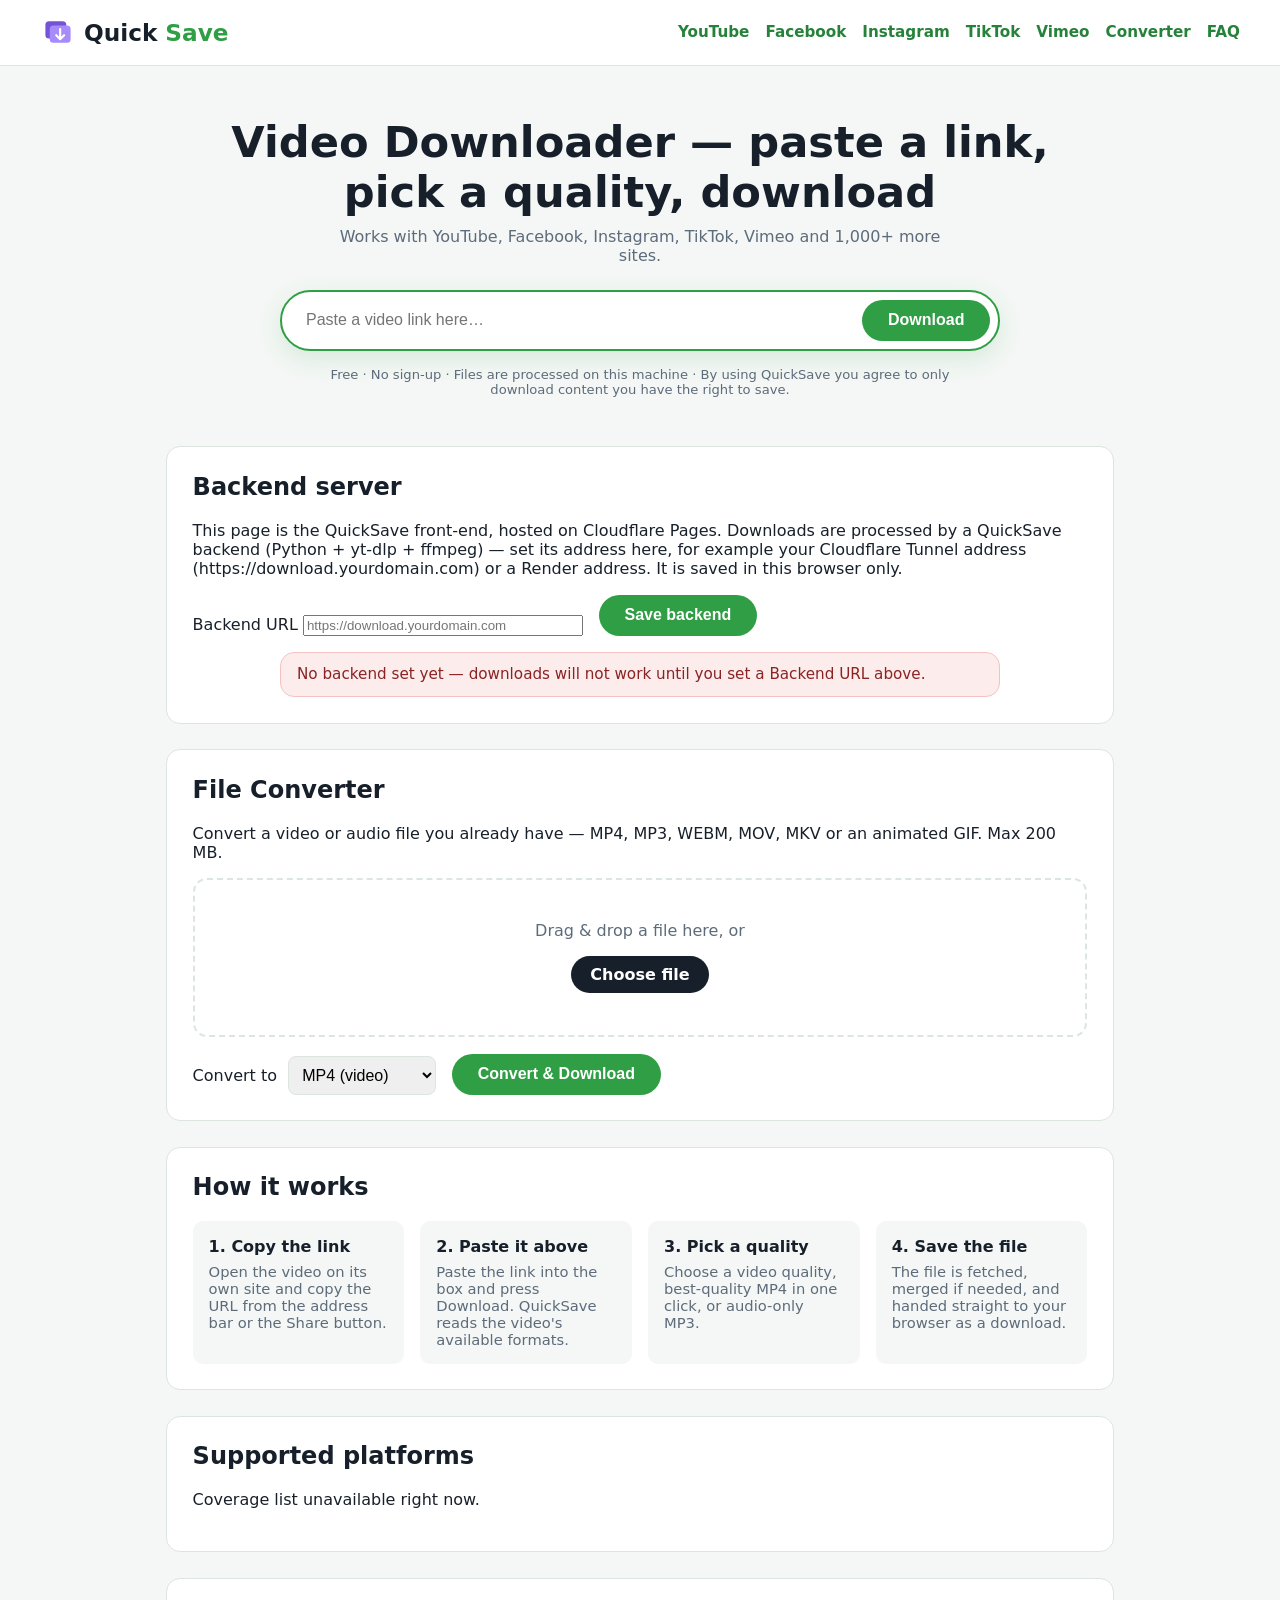
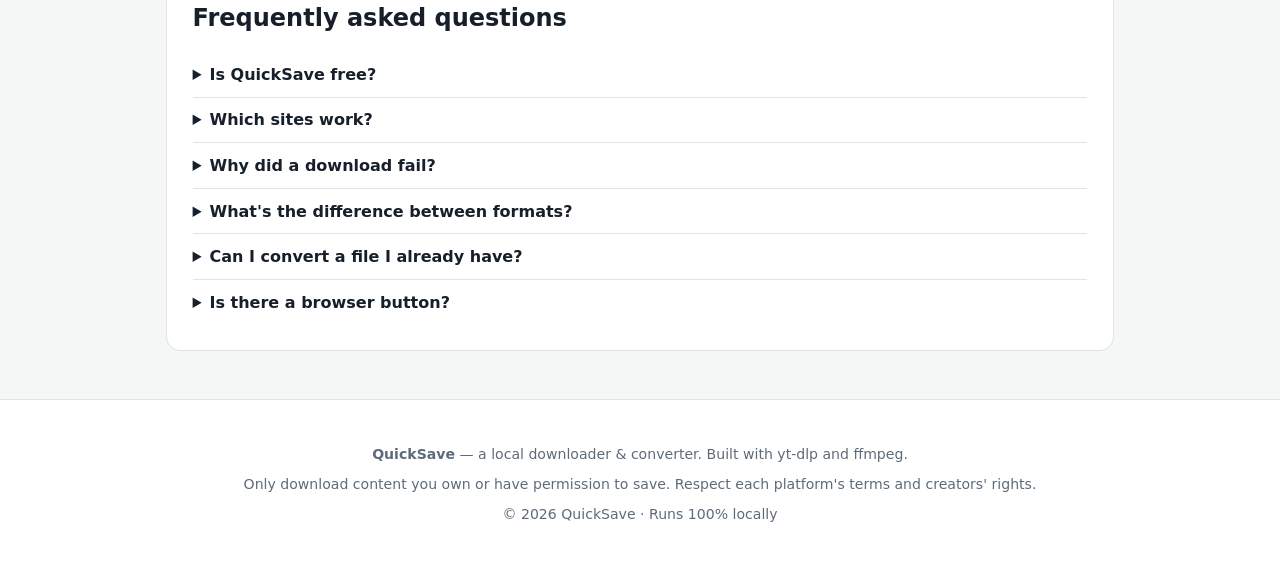
==== public/index.html @ b4b43aa8 "Cloudflare Pages front-end in public/ + CORS for cross-origin backend calls" ====
<!DOCTYPE html>
<html lang="en">
<head>
<meta charset="UTF-8">
<meta name="viewport" content="width=device-width, initial-scale=1.0">
<title>QuickSave — Video Video Downloader</title>
<meta name="description" content="QuickSave: paste a video link, pick a quality, download. Local, free, no sign-up.">
<link rel="stylesheet" href="style.css">
<link rel="icon" type="image/svg+xml" href="download.svg">
</head>
<body data-platform="youtube">

<header class="site-header">
  <a class="logo" href="/"><img class="logo-icon" src="download.svg" alt="QuickSave icon">Quick<span>Save</span></a>
  <nav>
    <a href="#" data-platform-link="youtube">YouTube</a>
    <a href="#" data-platform-link="facebook">Facebook</a>
    <a href="#" data-platform-link="instagram">Instagram</a>
    <a href="#" data-platform-link="tiktok">TikTok</a>
    <a href="#" data-platform-link="vimeo">Vimeo</a>
    <a href="#converter">Converter</a>
    <a href="#faq">FAQ</a>
  </nav>
</header>

<main>
  <section class="hero">
    <h1>Video Downloader — paste a link, pick a quality, download</h1>
    <p class="hint">Works with YouTube, Facebook, Instagram, TikTok, Vimeo and 1,000+ more sites.</p>
    <form id="resolve-form" class="fetch-box">
      <input type="url" id="url-input" placeholder="Paste a video link here…" autocomplete="off" spellcheck="false" required>
      <button type="submit" id="fetch-btn">Download</button>
    </form>
    <p class="micro">Free · No sign-up · Files are processed on this machine · By using QuickSave you agree to only download content you have the right to save.</p>
    <div id="status" class="status" hidden></div>
  </section>

  <section id="result" class="result" hidden>
    <div class="result-card">
      <img id="r-thumb" alt="Video thumbnail">
      <div class="result-meta">
        <h2 id="r-title"></h2>
        <p><span id="r-uploader"></span> · <span id="r-duration"></span> · via <span id="r-platform"></span></p>
        <div class="quick-actions">
          <button class="dl-btn best" data-format="best_mp4">⬇ Best quality MP4</button>
          <button class="dl-btn audio" data-format="mp3">🎵 Audio only (MP3)</button>
        </div>
      </div>
    </div>
    <h3>Video</h3>
    <div id="formats-video" class="format-grid"></div>
    <h3>Audio</h3>
    <div id="formats-audio" class="format-grid"></div>
  </section>


  <section id="backend" class="panel">
    <h2>Backend server</h2>
    <p>This page is the QuickSave front-end, hosted on Cloudflare Pages. Downloads are processed by a QuickSave backend (Python + yt-dlp + ffmpeg) — set its address here, for example your Cloudflare Tunnel address (https://download.yourdomain.com) or a Render address. It is saved in this browser only.</p>
    <div class="convert-row">
      <label>Backend URL <input type="url" id="api-base" placeholder="https://download.yourdomain.com" style="min-width:280px"></label>
      <button id="api-save" class="primary">Save backend</button>
    </div>
    <div id="api-status" class="status" hidden></div>
  </section>

  <section id="converter" class="panel">
    <h2>File Converter</h2>
    <p>Convert a video or audio file you already have — MP4, MP3, WEBM, MOV, MKV or an animated GIF. Max 200 MB.</p>
    <div id="drop-zone" class="drop-zone">
      <p>Drag &amp; drop a file here, or</p>
      <label class="file-pick">Choose file <input type="file" id="convert-file" hidden></label>
      <p id="convert-name" class="file-name"></p>
    </div>
    <div class="convert-row">
      <label>Convert to
        <select id="convert-target">
          <option value="mp3">MP3 (audio)</option>
          <option value="mp4" selected>MP4 (video)</option>
          <option value="webm">WEBM</option>
          <option value="mov">MOV</option>
          <option value="mkv">MKV</option>
          <option value="gif">GIF (animated)</option>
        </select>
      </label>
      <button id="convert-btn" class="primary">Convert &amp; Download</button>
    </div>
    <div id="convert-status" class="status" hidden></div>
  </section>

  <section class="panel">
    <h2>How it works</h2>
    <div class="steps">
      <div class="step"><strong>1. Copy the link</strong><p>Open the video on its own site and copy the URL from the address bar or the Share button.</p></div>
      <div class="step"><strong>2. Paste it above</strong><p>Paste the link into the box and press Download. QuickSave reads the video's available formats.</p></div>
      <div class="step"><strong>3. Pick a quality</strong><p>Choose a video quality, best-quality MP4 in one click, or audio-only MP3.</p></div>
      <div class="step"><strong>4. Save the file</strong><p>The file is fetched, merged if needed, and handed straight to your browser as a download.</p></div>
    </div>
  </section>

  <section class="panel">
    <h2>Supported platforms</h2>
    <p id="supported-note">Loading coverage…</p>
    <div id="supported-grid" class="chips"></div>
  </section>

  <section id="faq" class="panel">
    <h2>Frequently asked questions</h2>
    <details><summary>Is QuickSave free?</summary><p>Yes. It runs locally on this machine, so there are no accounts, quotas or watermarks.</p></details>
    <details><summary>Which sites work?</summary><p>Any site the underlying resolver supports — over a thousand extractors, including YouTube, Facebook, Instagram, TikTok, Vimeo, Dailymotion, Reddit and X. Some private or login-only posts cannot be fetched.</p></details>
    <details><summary>Why did a download fail?</summary><p>Sites sometimes rate-limit, region-lock or require sign-in cookies. If a link fails, try again later, or open the video in your browser first to check it is public.</p></details>
    <details><summary>What's the difference between formats?</summary><p>Higher resolutions look better but make bigger files. Video-only formats are merged with the best audio automatically; audio-only formats can be saved directly or converted to MP3.</p></details>
    <details><summary>Can I convert a file I already have?</summary><p>Yes — use the File Converter above. It handles MP4, MP3, WEBM, MOV, MKV and GIF, up to 200 MB.</p></details>
    <details><summary>Is there a browser button?</summary><p>Yes — the QuickSave Helper extension adds a Download button on video pages and opens QuickSave with the link already filled in. See the README for install steps.</p></details>
  </section>
</main>

<footer>
  <p><strong>QuickSave</strong> — a local downloader &amp; converter. Built with yt-dlp and ffmpeg.</p>
  <p>Only download content you own or have permission to save. Respect each platform's terms and creators' rights.</p>
  <p>© 2026 QuickSave · Runs 100% locally</p>
</footer>

<script src="app.js"></script>
</body>
</html>
---- public/style.css ----
:root{
  --green:#2f9e44; --green-dark:#26823a; --ink:#17202a; --muted:#5d6b7a;
  --bg:#f4f7f5; --card:#ffffff; --line:#dde5df; --radius:14px;
}
*{box-sizing:border-box}
body{margin:0;font-family:system-ui,-apple-system,"Segoe UI",Roboto,sans-serif;background:var(--bg);color:var(--ink)}
a{color:var(--green-dark);text-decoration:none}
a:hover{text-decoration:underline}

.site-header{display:flex;flex-wrap:wrap;gap:.6rem 1.5rem;align-items:center;justify-content:space-between;
  padding:.9rem clamp(1rem,4vw,2.5rem);background:var(--card);border-bottom:1px solid var(--line);position:sticky;top:0;z-index:10}
.logo{font-size:1.45rem;font-weight:800;color:var(--ink);display:flex;align-items:center;gap:.5rem}
.logo-icon{width:36px;height:36px}
.logo span{color:var(--green)}
.logo:hover{text-decoration:none}
.site-header nav{display:flex;flex-wrap:wrap;gap:1rem;font-weight:600;font-size:.95rem}

main{max-width:980px;margin:0 auto;padding:0 1rem 3rem}
.hero{text-align:center;padding:3rem 1rem 1.5rem}
.hero h1{font-size:clamp(1.8rem,4.5vw,2.7rem);margin:.2rem 0 .6rem}
.hint{color:var(--muted);max-width:640px;margin:0 auto 1.6rem}
.fetch-box{display:flex;gap:.5rem;max-width:720px;margin:0 auto;background:var(--card);
  padding:.5rem;border:2px solid var(--green);border-radius:999px;box-shadow:0 8px 24px rgba(47,158,68,.14)}
.fetch-box input{flex:1;border:0;outline:0;font-size:1rem;padding:.7rem 1rem;border-radius:999px;min-width:0}
.fetch-box button,.primary{background:var(--green);color:#fff;border:0;font-weight:700;font-size:1rem;
  padding:.7rem 1.6rem;border-radius:999px;cursor:pointer}
.fetch-box button:hover,.primary:hover{background:var(--green-dark)}
.fetch-box button:disabled,.primary:disabled{opacity:.55;cursor:wait}
.micro{color:var(--muted);font-size:.82rem;max-width:640px;margin:1rem auto 0}
.status{max-width:720px;margin:1rem auto 0;padding:.8rem 1rem;border-radius:var(--radius);background:#e7f6ec;border:1px solid #bfe6cc;font-size:.95rem}
.status.error{background:#fdecec;border-color:#f5c2c2;color:#8a2323}

.result{margin-top:1rem}
.result-card{display:flex;gap:1.1rem;background:var(--card);border:1px solid var(--line);border-radius:var(--radius);padding:1rem;flex-wrap:wrap}
.result-card img{width:280px;max-width:100%;border-radius:10px;object-fit:cover;aspect-ratio:16/9;background:#ddd}
.result-meta{flex:1;min-width:240px}
.result-meta h2{margin:.1rem 0 .4rem;font-size:1.2rem}
.result-meta p{color:var(--muted);margin:.2rem 0 1rem}
.quick-actions{display:flex;gap:.6rem;flex-wrap:wrap}
.dl-btn{border:1px solid var(--green);background:#eefaf1;color:var(--green-dark);font-weight:700;
  padding:.55rem 1rem;border-radius:999px;cursor:pointer;font-size:.92rem}
.dl-btn:hover{background:var(--green);color:#fff}
.dl-btn.small{padding:.45rem .8rem;font-size:.85rem}
.format-grid{display:flex;flex-wrap:wrap;gap:.5rem;margin:.4rem 0 1.2rem}

.panel{background:var(--card);border:1px solid var(--line);border-radius:var(--radius);padding:1.6rem;margin-top:1.6rem}
.panel h2{margin-top:0}
.steps{display:grid;grid-template-columns:repeat(auto-fit,minmax(190px,1fr));gap:1rem}
.step{background:var(--bg);border-radius:10px;padding:1rem}
.step p{color:var(--muted);font-size:.92rem;margin:.4rem 0 0}
.chips{display:flex;flex-wrap:wrap;gap:.45rem}
.chip{background:var(--bg);border:1px solid var(--line);border-radius:999px;padding:.3rem .8rem;font-size:.85rem;text-transform:capitalize}
details{border-top:1px solid var(--line);padding:.8rem 0}
details:first-of-type{border-top:0}
summary{font-weight:700;cursor:pointer}
details p{color:var(--muted);margin:.5rem 0 0}

.drop-zone{border:2px dashed var(--line);border-radius:var(--radius);padding:1.6rem;text-align:center;color:var(--muted)}
.drop-zone.drag{border-color:var(--green);background:#eefaf1}
.file-pick{display:inline-block;background:var(--ink);color:#fff;padding:.55rem 1.2rem;border-radius:999px;cursor:pointer;font-weight:700}
.file-name{font-weight:600;color:var(--ink)}
.convert-row{display:flex;flex-wrap:wrap;gap:1rem;align-items:end;margin-top:1.1rem}
.convert-row select{font-size:1rem;padding:.55rem;border-radius:8px;border:1px solid var(--line);margin-left:.4rem}

footer{text-align:center;color:var(--muted);font-size:.88rem;padding:2rem 1rem 2.5rem;border-top:1px solid var(--line);background:var(--card)}
@media (max-width:560px){ .fetch-box{flex-direction:column;border-radius:var(--radius)} .fetch-box button{width:100%} }
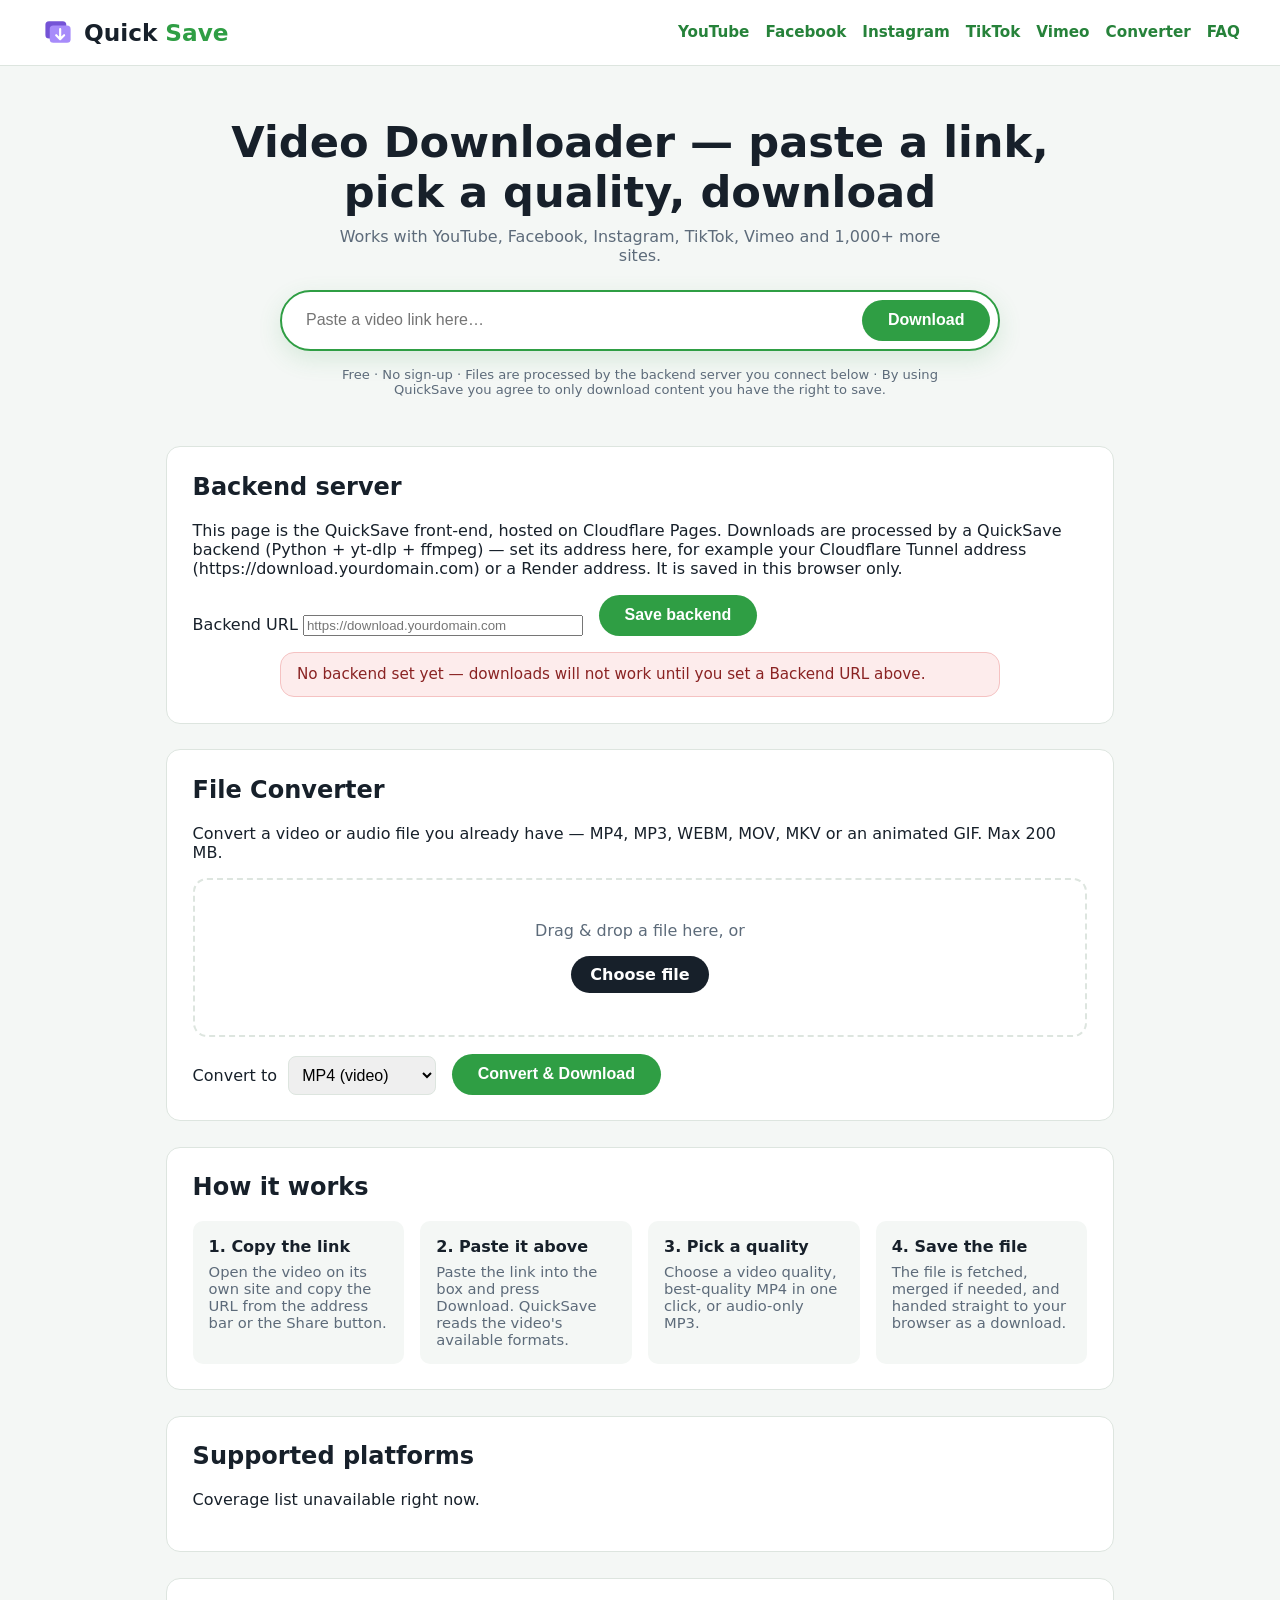
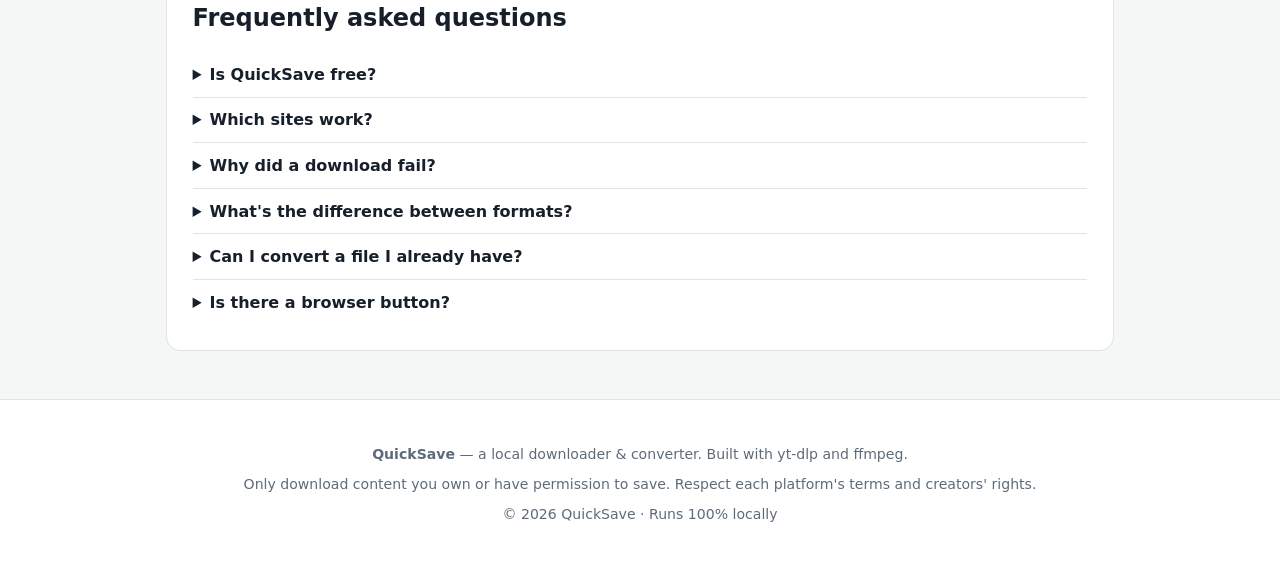
==== commit 39e9f854: "Pages: friendly no-backend errors + title fix" ====
--- a/public/index.html
+++ b/public/index.html
@@ -3,7 +3,7 @@
 <head>
 <meta charset="UTF-8">
 <meta name="viewport" content="width=device-width, initial-scale=1.0">
-<title>QuickSave — Video Video Downloader</title>
+<title>QuickSave — Video Downloader</title>
 <meta name="description" content="QuickSave: paste a video link, pick a quality, download. Local, free, no sign-up.">
 <link rel="stylesheet" href="style.css">
 <link rel="icon" type="image/svg+xml" href="download.svg">
@@ -31,7 +31,7 @@
       <input type="url" id="url-input" placeholder="Paste a video link here…" autocomplete="off" spellcheck="false" required>
       <button type="submit" id="fetch-btn">Download</button>
     </form>
-    <p class="micro">Free · No sign-up · Files are processed on this machine · By using QuickSave you agree to only download content you have the right to save.</p>
+    <p class="micro">Free · No sign-up · Files are processed by the backend server you connect below · By using QuickSave you agree to only download content you have the right to save.</p>
     <div id="status" class="status" hidden></div>
   </section>
 
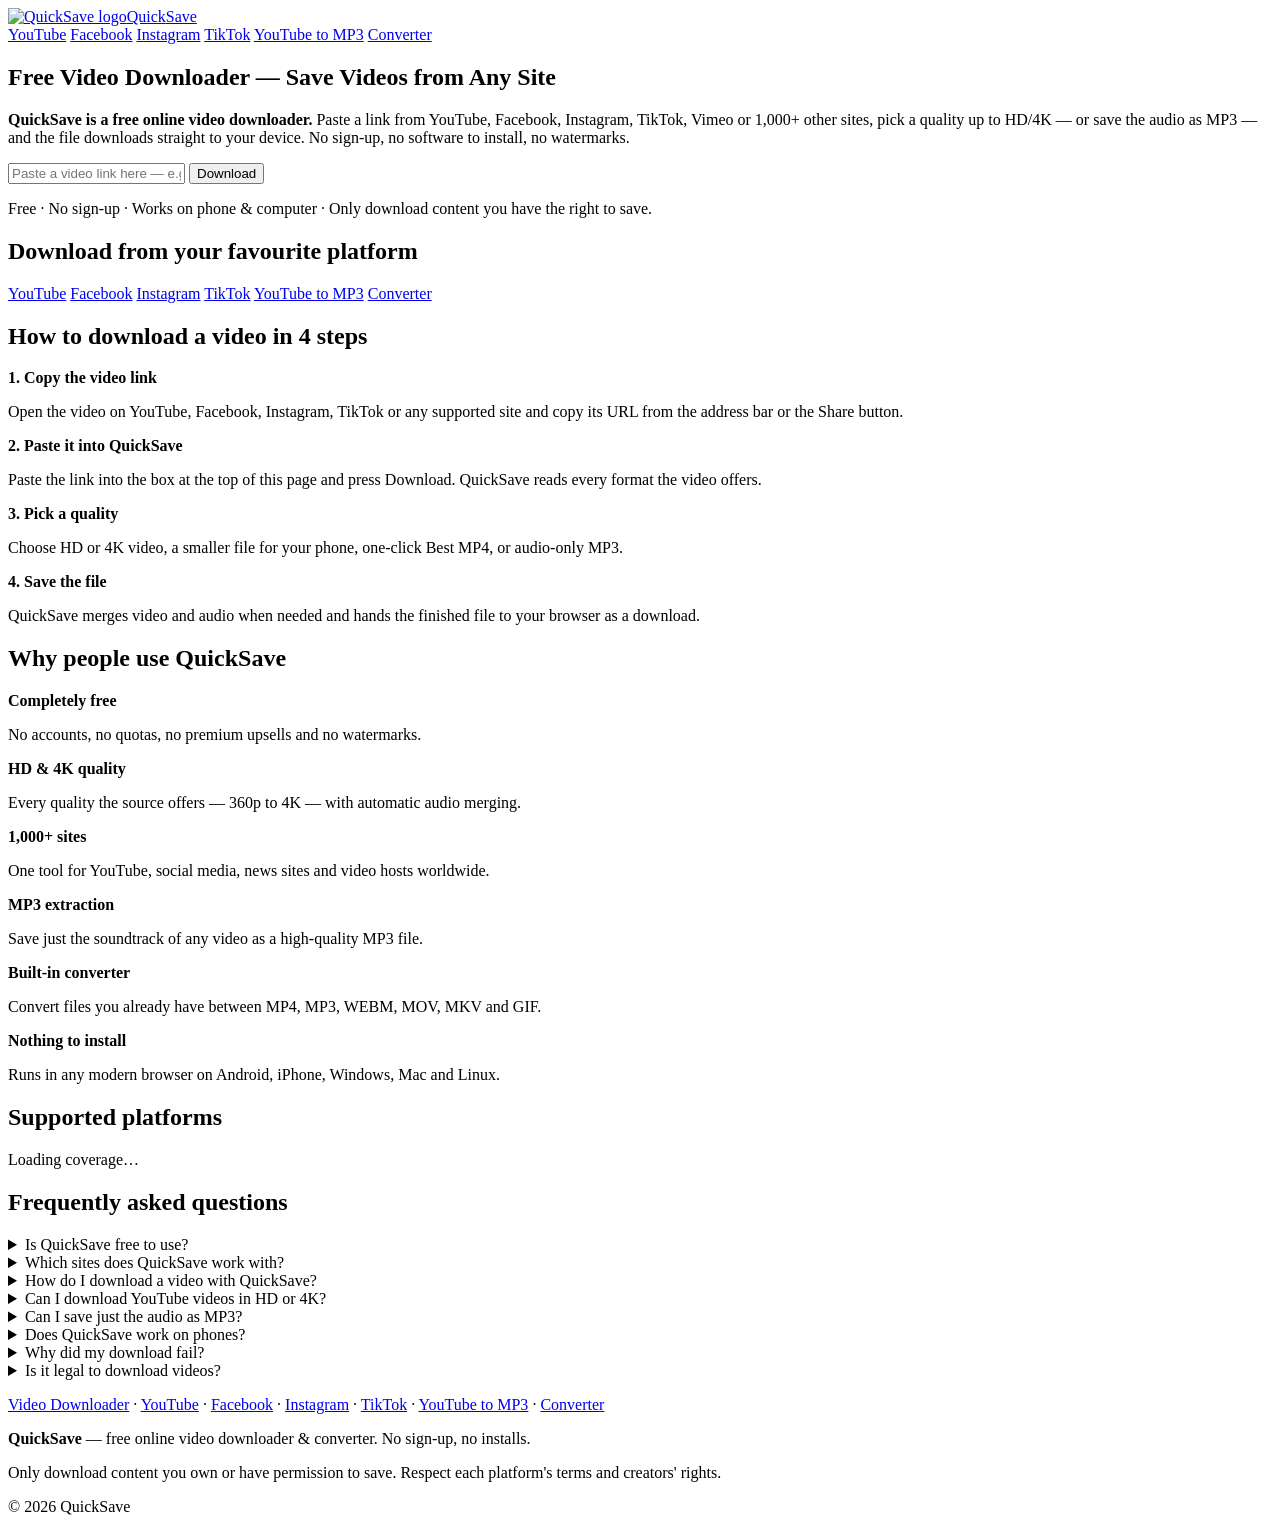
==== commit c432d1ab: "SEO overhaul: keyword landing pages per platform + YouTube-to-MP3 + converter pages, canonical/OG/JS" ====
--- a/public/index.html
+++ b/public/index.html
@@ -3,36 +3,140 @@
 <head>
 <meta charset="UTF-8">
 <meta name="viewport" content="width=device-width, initial-scale=1.0">
-<title>QuickSave — Video Downloader</title>
-<meta name="description" content="QuickSave: paste a video link, pick a quality, download. Local, free, no sign-up.">
-<link rel="stylesheet" href="style.css">
-<link rel="icon" type="image/svg+xml" href="download.svg">
+<title>QuickSave — Free Video Downloader Online (HD & 4K, No Sign-Up)</title>
+<meta name="description" content="Download videos free from YouTube, Facebook, Instagram, TikTok & 1,000+ sites. HD/4K MP4 or MP3, no sign-up, no watermark. Works on phone & PC.">
+<meta name="robots" content="index, follow">
+<link rel="canonical" href="https://quicksave.pages.dev/">
+<meta property="og:type" content="website">
+<meta property="og:site_name" content="QuickSave">
+<meta property="og:title" content="QuickSave — Free Video Downloader Online (HD & 4K, No Sign-Up)">
+<meta property="og:description" content="Download videos free from YouTube, Facebook, Instagram, TikTok & 1,000+ sites. HD/4K MP4 or MP3, no sign-up, no watermark. Works on phone & PC.">
+<meta property="og:url" content="https://quicksave.pages.dev/">
+<meta property="og:image" content="https://quicksave.pages.dev/download.svg">
+<meta name="twitter:card" content="summary">
+<meta name="twitter:title" content="QuickSave — Free Video Downloader Online (HD & 4K, No Sign-Up)">
+<meta name="twitter:description" content="Download videos free from YouTube, Facebook, Instagram, TikTok & 1,000+ sites. HD/4K MP4 or MP3, no sign-up, no watermark. Works on phone & PC.">
+<link rel="stylesheet" href="/style.css">
+<link rel="icon" type="image/svg+xml" href="/download.svg">
+<script type="application/ld+json">
+{
+ "@context": "https://schema.org",
+ "@graph": [
+  {
+   "@type": "WebApplication",
+   "name": "QuickSave \u2014 Free Video Downloader",
+   "url": "https://quicksave.pages.dev/",
+   "description": "Free online video downloader for YouTube, Facebook, Instagram, TikTok and 1,000+ sites.",
+   "applicationCategory": "MultimediaApplication",
+   "operatingSystem": "Any (web browser)",
+   "browserRequirements": "Requires JavaScript",
+   "offers": {
+    "@type": "Offer",
+    "price": "0",
+    "priceCurrency": "USD"
+   }
+  },
+  {
+   "@type": "WebSite",
+   "name": "QuickSave",
+   "url": "https://quicksave.pages.dev/"
+  },
+  {
+   "@type": "FAQPage",
+   "mainEntity": [
+    {
+     "@type": "Question",
+     "name": "Is QuickSave free to use?",
+     "acceptedAnswer": {
+      "@type": "Answer",
+      "text": "Yes. QuickSave is completely free \u2014 no accounts, no sign-up, no download quotas and no watermarks on saved videos."
+     }
+    },
+    {
+     "@type": "Question",
+     "name": "Which sites does QuickSave work with?",
+     "acceptedAnswer": {
+      "@type": "Answer",
+      "text": "QuickSave works with YouTube, Facebook, Instagram, TikTok, Vimeo, Dailymotion, Reddit, X (Twitter) and more than 1,000 other websites. If a site plays video in a browser, QuickSave can usually save it."
+     }
+    },
+    {
+     "@type": "Question",
+     "name": "How do I download a video with QuickSave?",
+     "acceptedAnswer": {
+      "@type": "Answer",
+      "text": "Copy the video's link, paste it into the box at the top of this page, press Download, then pick the quality you want. The file is prepared and saved straight to your device."
+     }
+    },
+    {
+     "@type": "Question",
+     "name": "Can I download YouTube videos in HD or 4K?",
+     "acceptedAnswer": {
+      "@type": "Answer",
+      "text": "Yes. QuickSave lists every quality the video offers \u2014 including 720p, 1080p, 1440p and 4K when available \u2014 and merges video and audio into a single MP4 automatically."
+     }
+    },
+    {
+     "@type": "Question",
+     "name": "Can I save just the audio as MP3?",
+     "acceptedAnswer": {
+      "@type": "Answer",
+      "text": "Yes. After pasting a link, choose \u201cAudio only (MP3)\u201d, or use the dedicated YouTube to MP3 page to extract audio from any supported video."
+     }
+    },
+    {
+     "@type": "Question",
+     "name": "Does QuickSave work on phones?",
+     "acceptedAnswer": {
+      "@type": "Answer",
+      "text": "Yes. QuickSave runs entirely in your browser, so it works on Android, iPhone, tablets and computers with nothing to install."
+     }
+    },
+    {
+     "@type": "Question",
+     "name": "Why did my download fail?",
+     "acceptedAnswer": {
+      "@type": "Answer",
+      "text": "Private, age-restricted or region-locked videos may not be downloadable, and sites occasionally rate-limit requests. Check that the video is public, then try again in a few minutes."
+     }
+    },
+    {
+     "@type": "Question",
+     "name": "Is it legal to download videos?",
+     "acceptedAnswer": {
+      "@type": "Answer",
+      "text": "Download only content you own, that is licensed for reuse, or that you have the creator's permission to save, and always respect the terms of the platform you download from."
+     }
+    }
+   ]
+  }
+ ]
+}
+</script>
 </head>
-<body data-platform="youtube">
-
+<body>
 <header class="site-header">
-  <a class="logo" href="/"><img class="logo-icon" src="download.svg" alt="QuickSave icon">Quick<span>Save</span></a>
+  <a class="logo" href="/"><img class="logo-icon" src="/download.svg" alt="QuickSave logo">Quick<span>Save</span></a>
   <nav>
-    <a href="#" data-platform-link="youtube">YouTube</a>
-    <a href="#" data-platform-link="facebook">Facebook</a>
-    <a href="#" data-platform-link="instagram">Instagram</a>
-    <a href="#" data-platform-link="tiktok">TikTok</a>
-    <a href="#" data-platform-link="vimeo">Vimeo</a>
-    <a href="#converter">Converter</a>
-    <a href="#faq">FAQ</a>
+    <a href="/youtube-video-downloader/">YouTube</a>
+    <a href="/facebook-video-downloader/">Facebook</a>
+    <a href="/instagram-video-downloader/">Instagram</a>
+    <a href="/tiktok-video-downloader/">TikTok</a>
+    <a href="/youtube-to-mp3/">YouTube to MP3</a>
+    <a href="/video-converter/">Converter</a>
   </nav>
 </header>
-
 <main>
+
   <section class="hero">
-    <h1>Video Downloader — paste a link, pick a quality, download</h1>
-    <p class="hint">Works with YouTube, Facebook, Instagram, TikTok, Vimeo and 1,000+ more sites.</p>
+    <h1>Free Video Downloader — Save Videos from Any Site</h1>
+    <p class="answer"><strong>QuickSave is a free online video downloader.</strong> Paste a link from YouTube, Facebook, Instagram, TikTok, Vimeo or 1,000+ other sites, pick a quality up to HD/4K — or save the audio as MP3 — and the file downloads straight to your device. No sign-up, no software to install, no watermarks.</p>
     <form id="resolve-form" class="fetch-box">
-      <input type="url" id="url-input" placeholder="Paste a video link here…" autocomplete="off" spellcheck="false" required>
+      <input type="url" id="url-input" placeholder="Paste a video link here — e.g. https://www.youtube.com/watch?v=…" autocomplete="off" spellcheck="false" required>
       <button type="submit" id="fetch-btn">Download</button>
     </form>
-    <p class="micro">Free · No sign-up · Files are processed by the backend server you connect below · By using QuickSave you agree to only download content you have the right to save.</p>
     <div id="status" class="status" hidden></div>
+    <p class="micro">Free · No sign-up · Works on phone &amp; computer · Only download content you have the right to save.</p>
   </section>
 
   <section id="result" class="result" hidden>
@@ -53,48 +157,37 @@
     <div id="formats-audio" class="format-grid"></div>
   </section>
 
-
-  <section id="backend" class="panel">
-    <h2>Backend server</h2>
-    <p>This page is the QuickSave front-end, hosted on Cloudflare Pages. Downloads are processed by a QuickSave backend (Python + yt-dlp + ffmpeg) — set its address here, for example your Cloudflare Tunnel address (https://download.yourdomain.com) or a Render address. It is saved in this browser only.</p>
-    <div class="convert-row">
-      <label>Backend URL <input type="url" id="api-base" placeholder="https://download.yourdomain.com" style="min-width:280px"></label>
-      <button id="api-save" class="primary">Save backend</button>
+  <section class="panel">
+    <h2>Download from your favourite platform</h2>
+    <div class="card-grid">
+      <a class="card-link" href="/youtube-video-downloader/">YouTube</a>
+      <a class="card-link" href="/facebook-video-downloader/">Facebook</a>
+      <a class="card-link" href="/instagram-video-downloader/">Instagram</a>
+      <a class="card-link" href="/tiktok-video-downloader/">TikTok</a>
+      <a class="card-link" href="/youtube-to-mp3/">YouTube to MP3</a>
+      <a class="card-link" href="/video-converter/">Converter</a>
     </div>
-    <div id="api-status" class="status" hidden></div>
-  </section>
-
-  <section id="converter" class="panel">
-    <h2>File Converter</h2>
-    <p>Convert a video or audio file you already have — MP4, MP3, WEBM, MOV, MKV or an animated GIF. Max 200 MB.</p>
-    <div id="drop-zone" class="drop-zone">
-      <p>Drag &amp; drop a file here, or</p>
-      <label class="file-pick">Choose file <input type="file" id="convert-file" hidden></label>
-      <p id="convert-name" class="file-name"></p>
-    </div>
-    <div class="convert-row">
-      <label>Convert to
-        <select id="convert-target">
-          <option value="mp3">MP3 (audio)</option>
-          <option value="mp4" selected>MP4 (video)</option>
-          <option value="webm">WEBM</option>
-          <option value="mov">MOV</option>
-          <option value="mkv">MKV</option>
-          <option value="gif">GIF (animated)</option>
-        </select>
-      </label>
-      <button id="convert-btn" class="primary">Convert &amp; Download</button>
-    </div>
-    <div id="convert-status" class="status" hidden></div>
-  </section>
-
-  <section class="panel">
-    <h2>How it works</h2>
+  </section>
+
+  <section class="panel">
+    <h2>How to download a video in 4 steps</h2>
     <div class="steps">
-      <div class="step"><strong>1. Copy the link</strong><p>Open the video on its own site and copy the URL from the address bar or the Share button.</p></div>
-      <div class="step"><strong>2. Paste it above</strong><p>Paste the link into the box and press Download. QuickSave reads the video's available formats.</p></div>
-      <div class="step"><strong>3. Pick a quality</strong><p>Choose a video quality, best-quality MP4 in one click, or audio-only MP3.</p></div>
-      <div class="step"><strong>4. Save the file</strong><p>The file is fetched, merged if needed, and handed straight to your browser as a download.</p></div>
+      <div class="step"><strong>1. Copy the video link</strong><p>Open the video on YouTube, Facebook, Instagram, TikTok or any supported site and copy its URL from the address bar or the Share button.</p></div>
+      <div class="step"><strong>2. Paste it into QuickSave</strong><p>Paste the link into the box at the top of this page and press Download. QuickSave reads every format the video offers.</p></div>
+      <div class="step"><strong>3. Pick a quality</strong><p>Choose HD or 4K video, a smaller file for your phone, one-click Best MP4, or audio-only MP3.</p></div>
+      <div class="step"><strong>4. Save the file</strong><p>QuickSave merges video and audio when needed and hands the finished file to your browser as a download.</p></div>
+      </div>
+  </section>
+
+  <section class="panel">
+    <h2>Why people use QuickSave</h2>
+    <div class="steps">
+      <div class="step"><strong>Completely free</strong><p>No accounts, no quotas, no premium upsells and no watermarks.</p></div>
+      <div class="step"><strong>HD &amp; 4K quality</strong><p>Every quality the source offers — 360p to 4K — with automatic audio merging.</p></div>
+      <div class="step"><strong>1,000+ sites</strong><p>One tool for YouTube, social media, news sites and video hosts worldwide.</p></div>
+      <div class="step"><strong>MP3 extraction</strong><p>Save just the soundtrack of any video as a high-quality MP3 file.</p></div>
+      <div class="step"><strong>Built-in converter</strong><p>Convert files you already have between MP4, MP3, WEBM, MOV, MKV and GIF.</p></div>
+      <div class="step"><strong>Nothing to install</strong><p>Runs in any modern browser on Android, iPhone, Windows, Mac and Linux.</p></div>
     </div>
   </section>
 
@@ -106,21 +199,22 @@
 
   <section id="faq" class="panel">
     <h2>Frequently asked questions</h2>
-    <details><summary>Is QuickSave free?</summary><p>Yes. It runs locally on this machine, so there are no accounts, quotas or watermarks.</p></details>
-    <details><summary>Which sites work?</summary><p>Any site the underlying resolver supports — over a thousand extractors, including YouTube, Facebook, Instagram, TikTok, Vimeo, Dailymotion, Reddit and X. Some private or login-only posts cannot be fetched.</p></details>
-    <details><summary>Why did a download fail?</summary><p>Sites sometimes rate-limit, region-lock or require sign-in cookies. If a link fails, try again later, or open the video in your browser first to check it is public.</p></details>
-    <details><summary>What's the difference between formats?</summary><p>Higher resolutions look better but make bigger files. Video-only formats are merged with the best audio automatically; audio-only formats can be saved directly or converted to MP3.</p></details>
-    <details><summary>Can I convert a file I already have?</summary><p>Yes — use the File Converter above. It handles MP4, MP3, WEBM, MOV, MKV and GIF, up to 200 MB.</p></details>
-    <details><summary>Is there a browser button?</summary><p>Yes — the QuickSave Helper extension adds a Download button on video pages and opens QuickSave with the link already filled in. See the README for install steps.</p></details>
+    <details><summary>Is QuickSave free to use?</summary><p>Yes. QuickSave is completely free — no accounts, no sign-up, no download quotas and no watermarks on saved videos.</p></details>
+    <details><summary>Which sites does QuickSave work with?</summary><p>QuickSave works with YouTube, Facebook, Instagram, TikTok, Vimeo, Dailymotion, Reddit, X (Twitter) and more than 1,000 other websites. If a site plays video in a browser, QuickSave can usually save it.</p></details>
+    <details><summary>How do I download a video with QuickSave?</summary><p>Copy the video's link, paste it into the box at the top of this page, press Download, then pick the quality you want. The file is prepared and saved straight to your device.</p></details>
+    <details><summary>Can I download YouTube videos in HD or 4K?</summary><p>Yes. QuickSave lists every quality the video offers — including 720p, 1080p, 1440p and 4K when available — and merges video and audio into a single MP4 automatically.</p></details>
+    <details><summary>Can I save just the audio as MP3?</summary><p>Yes. After pasting a link, choose “Audio only (MP3)”, or use the dedicated YouTube to MP3 page to extract audio from any supported video.</p></details>
+    <details><summary>Does QuickSave work on phones?</summary><p>Yes. QuickSave runs entirely in your browser, so it works on Android, iPhone, tablets and computers with nothing to install.</p></details>
+    <details><summary>Why did my download fail?</summary><p>Private, age-restricted or region-locked videos may not be downloadable, and sites occasionally rate-limit requests. Check that the video is public, then try again in a few minutes.</p></details>
+    <details><summary>Is it legal to download videos?</summary><p>Download only content you own, that is licensed for reuse, or that you have the creator's permission to save, and always respect the terms of the platform you download from.</p></details>
   </section>
 </main>
-
 <footer>
-  <p><strong>QuickSave</strong> — a local downloader &amp; converter. Built with yt-dlp and ffmpeg.</p>
+  <p><a href="/">Video Downloader</a> · <a href="/youtube-video-downloader/">YouTube</a> · <a href="/facebook-video-downloader/">Facebook</a> · <a href="/instagram-video-downloader/">Instagram</a> · <a href="/tiktok-video-downloader/">TikTok</a> · <a href="/youtube-to-mp3/">YouTube to MP3</a> · <a href="/video-converter/">Converter</a></p>
+  <p><strong>QuickSave</strong> — free online video downloader &amp; converter. No sign-up, no installs.</p>
   <p>Only download content you own or have permission to save. Respect each platform's terms and creators' rights.</p>
-  <p>© 2026 QuickSave · Runs 100% locally</p>
+  <p>© 2026 QuickSave</p>
 </footer>
-
-<script src="app.js"></script>
+<script src="/app.js"></script>
 </body>
 </html>
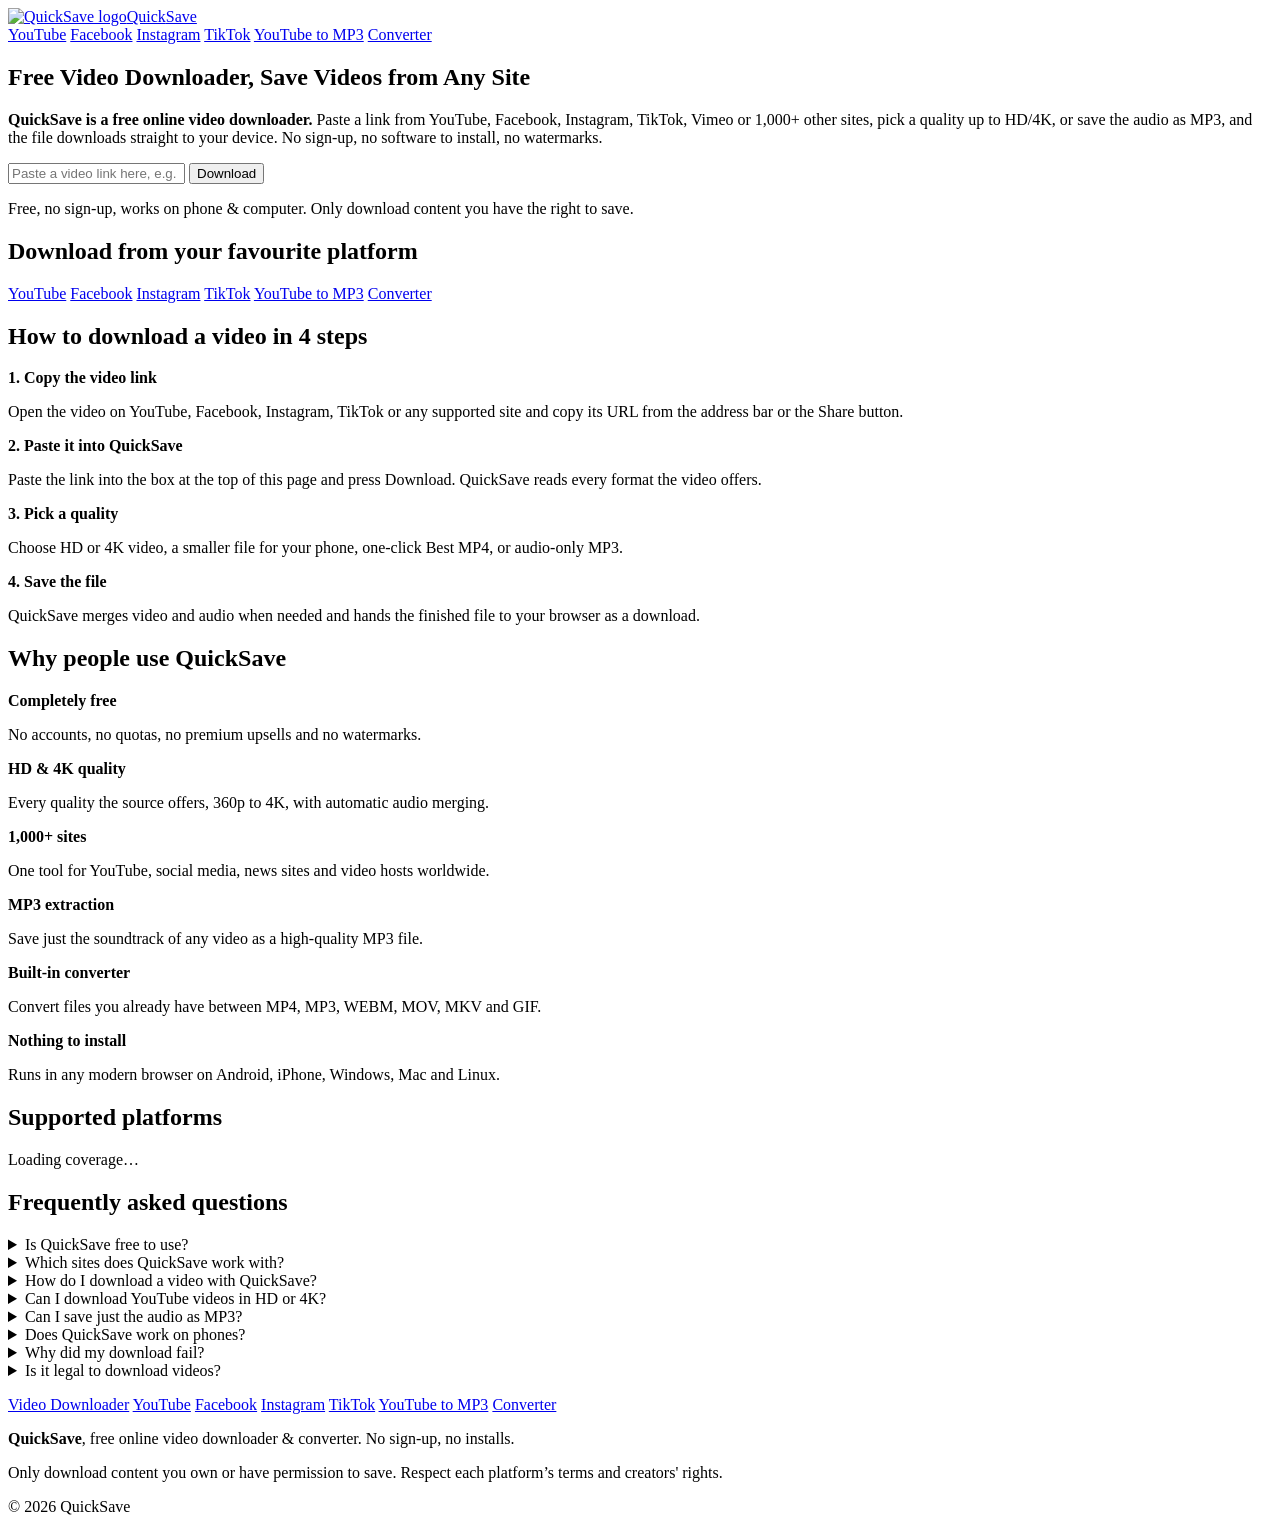
==== commit 746216e1: "Hallmark polish: focus-visible rings, overflow-x clip, full state styling, tokenized colours, higher" ====
--- a/public/index.html
+++ b/public/index.html
@@ -3,18 +3,18 @@
 <head>
 <meta charset="UTF-8">
 <meta name="viewport" content="width=device-width, initial-scale=1.0">
-<title>QuickSave — Free Video Downloader Online (HD & 4K, No Sign-Up)</title>
+<title>QuickSave, Free Video Downloader Online (HD & 4K, No Sign-Up)</title>
 <meta name="description" content="Download videos free from YouTube, Facebook, Instagram, TikTok & 1,000+ sites. HD/4K MP4 or MP3, no sign-up, no watermark. Works on phone & PC.">
 <meta name="robots" content="index, follow">
 <link rel="canonical" href="https://quicksave.pages.dev/">
 <meta property="og:type" content="website">
 <meta property="og:site_name" content="QuickSave">
-<meta property="og:title" content="QuickSave — Free Video Downloader Online (HD & 4K, No Sign-Up)">
+<meta property="og:title" content="QuickSave, Free Video Downloader Online (HD & 4K, No Sign-Up)">
 <meta property="og:description" content="Download videos free from YouTube, Facebook, Instagram, TikTok & 1,000+ sites. HD/4K MP4 or MP3, no sign-up, no watermark. Works on phone & PC.">
 <meta property="og:url" content="https://quicksave.pages.dev/">
 <meta property="og:image" content="https://quicksave.pages.dev/download.svg">
 <meta name="twitter:card" content="summary">
-<meta name="twitter:title" content="QuickSave — Free Video Downloader Online (HD & 4K, No Sign-Up)">
+<meta name="twitter:title" content="QuickSave, Free Video Downloader Online (HD & 4K, No Sign-Up)">
 <meta name="twitter:description" content="Download videos free from YouTube, Facebook, Instagram, TikTok & 1,000+ sites. HD/4K MP4 or MP3, no sign-up, no watermark. Works on phone & PC.">
 <link rel="stylesheet" href="/style.css">
 <link rel="icon" type="image/svg+xml" href="/download.svg">
@@ -24,7 +24,7 @@
  "@graph": [
   {
    "@type": "WebApplication",
-   "name": "QuickSave \u2014 Free Video Downloader",
+   "name": "QuickSave , Free Video Downloader",
    "url": "https://quicksave.pages.dev/",
    "description": "Free online video downloader for YouTube, Facebook, Instagram, TikTok and 1,000+ sites.",
    "applicationCategory": "MultimediaApplication",
@@ -49,7 +49,7 @@
      "name": "Is QuickSave free to use?",
      "acceptedAnswer": {
       "@type": "Answer",
-      "text": "Yes. QuickSave is completely free \u2014 no accounts, no sign-up, no download quotas and no watermarks on saved videos."
+      "text": "Yes. QuickSave is completely free , no accounts, no sign-up, no download quotas and no watermarks on saved videos."
      }
     },
     {
@@ -65,7 +65,7 @@
      "name": "How do I download a video with QuickSave?",
      "acceptedAnswer": {
       "@type": "Answer",
-      "text": "Copy the video's link, paste it into the box at the top of this page, press Download, then pick the quality you want. The file is prepared and saved straight to your device."
+      "text": "Copy the video’s link, paste it into the box at the top of this page, press Download, then pick the quality you want. The file is prepared and saved straight to your device."
      }
     },
     {
@@ -73,7 +73,7 @@
      "name": "Can I download YouTube videos in HD or 4K?",
      "acceptedAnswer": {
       "@type": "Answer",
-      "text": "Yes. QuickSave lists every quality the video offers \u2014 including 720p, 1080p, 1440p and 4K when available \u2014 and merges video and audio into a single MP4 automatically."
+      "text": "Yes. QuickSave lists every quality the video offers , including 720p, 1080p, 1440p and 4K when available , and merges video and audio into a single MP4 automatically."
      }
     },
     {
@@ -105,7 +105,7 @@
      "name": "Is it legal to download videos?",
      "acceptedAnswer": {
       "@type": "Answer",
-      "text": "Download only content you own, that is licensed for reuse, or that you have the creator's permission to save, and always respect the terms of the platform you download from."
+      "text": "Download only content you own, that is licensed for reuse, or that you have the creator’s permission to save, and always respect the terms of the platform you download from."
      }
     }
    ]
@@ -129,25 +129,25 @@
 <main>
 
   <section class="hero">
-    <h1>Free Video Downloader — Save Videos from Any Site</h1>
-    <p class="answer"><strong>QuickSave is a free online video downloader.</strong> Paste a link from YouTube, Facebook, Instagram, TikTok, Vimeo or 1,000+ other sites, pick a quality up to HD/4K — or save the audio as MP3 — and the file downloads straight to your device. No sign-up, no software to install, no watermarks.</p>
+    <h1>Free Video Downloader, Save Videos from Any Site</h1>
+    <p class="answer"><strong>QuickSave is a free online video downloader.</strong> Paste a link from YouTube, Facebook, Instagram, TikTok, Vimeo or 1,000+ other sites, pick a quality up to HD/4K, or save the audio as MP3, and the file downloads straight to your device. No sign-up, no software to install, no watermarks.</p>
     <form id="resolve-form" class="fetch-box">
-      <input type="url" id="url-input" placeholder="Paste a video link here — e.g. https://www.youtube.com/watch?v=…" autocomplete="off" spellcheck="false" required>
+      <input type="url" id="url-input" placeholder="Paste a video link here, e.g. https://www.youtube.com/watch?v=…" autocomplete="off" spellcheck="false" required>
       <button type="submit" id="fetch-btn">Download</button>
     </form>
     <div id="status" class="status" hidden></div>
-    <p class="micro">Free · No sign-up · Works on phone &amp; computer · Only download content you have the right to save.</p>
+    <p class="micro">Free, no sign-up, works on phone &amp; computer. Only download content you have the right to save.</p>
   </section>
 
   <section id="result" class="result" hidden>
     <div class="result-card">
-      <img id="r-thumb" alt="Video thumbnail">
+      <img id="r-thumb" src="/download.svg" alt="Video thumbnail" data-slot="video-thumbnail">
       <div class="result-meta">
         <h2 id="r-title"></h2>
-        <p><span id="r-uploader"></span> · <span id="r-duration"></span> · via <span id="r-platform"></span></p>
+        <p><span id="r-uploader"></span>, <span id="r-duration"></span>, via <span id="r-platform"></span></p>
         <div class="quick-actions">
-          <button class="dl-btn best" data-format="best_mp4">⬇ Best quality MP4</button>
-          <button class="dl-btn audio" data-format="mp3">🎵 Audio only (MP3)</button>
+          <button class="dl-btn best" data-format="best_mp4"><svg class="btn-ico" aria-hidden="true" viewBox="0 0 24 24" fill="none" stroke="currentColor" stroke-width="2.2" stroke-linecap="round" stroke-linejoin="round"><path d="M12 3v11m0 0 4-4m-4 4-4-4"/><path d="M4 17v2a2 2 0 0 0 2 2h12a2 2 0 0 0 2-2v-2"/></svg> Best quality MP4</button>
+          <button class="dl-btn audio" data-format="mp3"><svg class="btn-ico" aria-hidden="true" viewBox="0 0 24 24" fill="currentColor"><path d="M9 18.6A3.1 3.1 0 1 1 6.9 15.7V5.4c0-.4.27-.76.66-.86l9-2.3A1 1 0 0 1 17.8 3.2v12.4a3.1 3.1 0 1 1-2-2.87V6L9 7.7v10.9Z"/></svg> Audio only (MP3)</button>
         </div>
       </div>
     </div>
@@ -183,7 +183,7 @@
     <h2>Why people use QuickSave</h2>
     <div class="steps">
       <div class="step"><strong>Completely free</strong><p>No accounts, no quotas, no premium upsells and no watermarks.</p></div>
-      <div class="step"><strong>HD &amp; 4K quality</strong><p>Every quality the source offers — 360p to 4K — with automatic audio merging.</p></div>
+      <div class="step"><strong>HD &amp; 4K quality</strong><p>Every quality the source offers, 360p to 4K, with automatic audio merging.</p></div>
       <div class="step"><strong>1,000+ sites</strong><p>One tool for YouTube, social media, news sites and video hosts worldwide.</p></div>
       <div class="step"><strong>MP3 extraction</strong><p>Save just the soundtrack of any video as a high-quality MP3 file.</p></div>
       <div class="step"><strong>Built-in converter</strong><p>Convert files you already have between MP4, MP3, WEBM, MOV, MKV and GIF.</p></div>
@@ -199,20 +199,20 @@
 
   <section id="faq" class="panel">
     <h2>Frequently asked questions</h2>
-    <details><summary>Is QuickSave free to use?</summary><p>Yes. QuickSave is completely free — no accounts, no sign-up, no download quotas and no watermarks on saved videos.</p></details>
+    <details><summary>Is QuickSave free to use?</summary><p>Yes. QuickSave is completely free, no accounts, no sign-up, no download quotas and no watermarks on saved videos.</p></details>
     <details><summary>Which sites does QuickSave work with?</summary><p>QuickSave works with YouTube, Facebook, Instagram, TikTok, Vimeo, Dailymotion, Reddit, X (Twitter) and more than 1,000 other websites. If a site plays video in a browser, QuickSave can usually save it.</p></details>
-    <details><summary>How do I download a video with QuickSave?</summary><p>Copy the video's link, paste it into the box at the top of this page, press Download, then pick the quality you want. The file is prepared and saved straight to your device.</p></details>
-    <details><summary>Can I download YouTube videos in HD or 4K?</summary><p>Yes. QuickSave lists every quality the video offers — including 720p, 1080p, 1440p and 4K when available — and merges video and audio into a single MP4 automatically.</p></details>
+    <details><summary>How do I download a video with QuickSave?</summary><p>Copy the video’s link, paste it into the box at the top of this page, press Download, then pick the quality you want. The file is prepared and saved straight to your device.</p></details>
+    <details><summary>Can I download YouTube videos in HD or 4K?</summary><p>Yes. QuickSave lists every quality the video offers, including 720p, 1080p, 1440p and 4K when available, and merges video and audio into a single MP4 automatically.</p></details>
     <details><summary>Can I save just the audio as MP3?</summary><p>Yes. After pasting a link, choose “Audio only (MP3)”, or use the dedicated YouTube to MP3 page to extract audio from any supported video.</p></details>
     <details><summary>Does QuickSave work on phones?</summary><p>Yes. QuickSave runs entirely in your browser, so it works on Android, iPhone, tablets and computers with nothing to install.</p></details>
     <details><summary>Why did my download fail?</summary><p>Private, age-restricted or region-locked videos may not be downloadable, and sites occasionally rate-limit requests. Check that the video is public, then try again in a few minutes.</p></details>
-    <details><summary>Is it legal to download videos?</summary><p>Download only content you own, that is licensed for reuse, or that you have the creator's permission to save, and always respect the terms of the platform you download from.</p></details>
+    <details><summary>Is it legal to download videos?</summary><p>Download only content you own, that is licensed for reuse, or that you have the creator’s permission to save, and always respect the terms of the platform you download from.</p></details>
   </section>
 </main>
 <footer>
-  <p><a href="/">Video Downloader</a> · <a href="/youtube-video-downloader/">YouTube</a> · <a href="/facebook-video-downloader/">Facebook</a> · <a href="/instagram-video-downloader/">Instagram</a> · <a href="/tiktok-video-downloader/">TikTok</a> · <a href="/youtube-to-mp3/">YouTube to MP3</a> · <a href="/video-converter/">Converter</a></p>
-  <p><strong>QuickSave</strong> — free online video downloader &amp; converter. No sign-up, no installs.</p>
-  <p>Only download content you own or have permission to save. Respect each platform's terms and creators' rights.</p>
+  <p class="foot-nav"><a href="/">Video Downloader</a> <a href="/youtube-video-downloader/">YouTube</a> <a href="/facebook-video-downloader/">Facebook</a> <a href="/instagram-video-downloader/">Instagram</a> <a href="/tiktok-video-downloader/">TikTok</a> <a href="/youtube-to-mp3/">YouTube to MP3</a> <a href="/video-converter/">Converter</a></p>
+  <p><strong>QuickSave</strong>, free online video downloader &amp; converter. No sign-up, no installs.</p>
+  <p>Only download content you own or have permission to save. Respect each platform’s terms and creators' rights.</p>
   <p>© 2026 QuickSave</p>
 </footer>
 <script src="/app.js"></script>
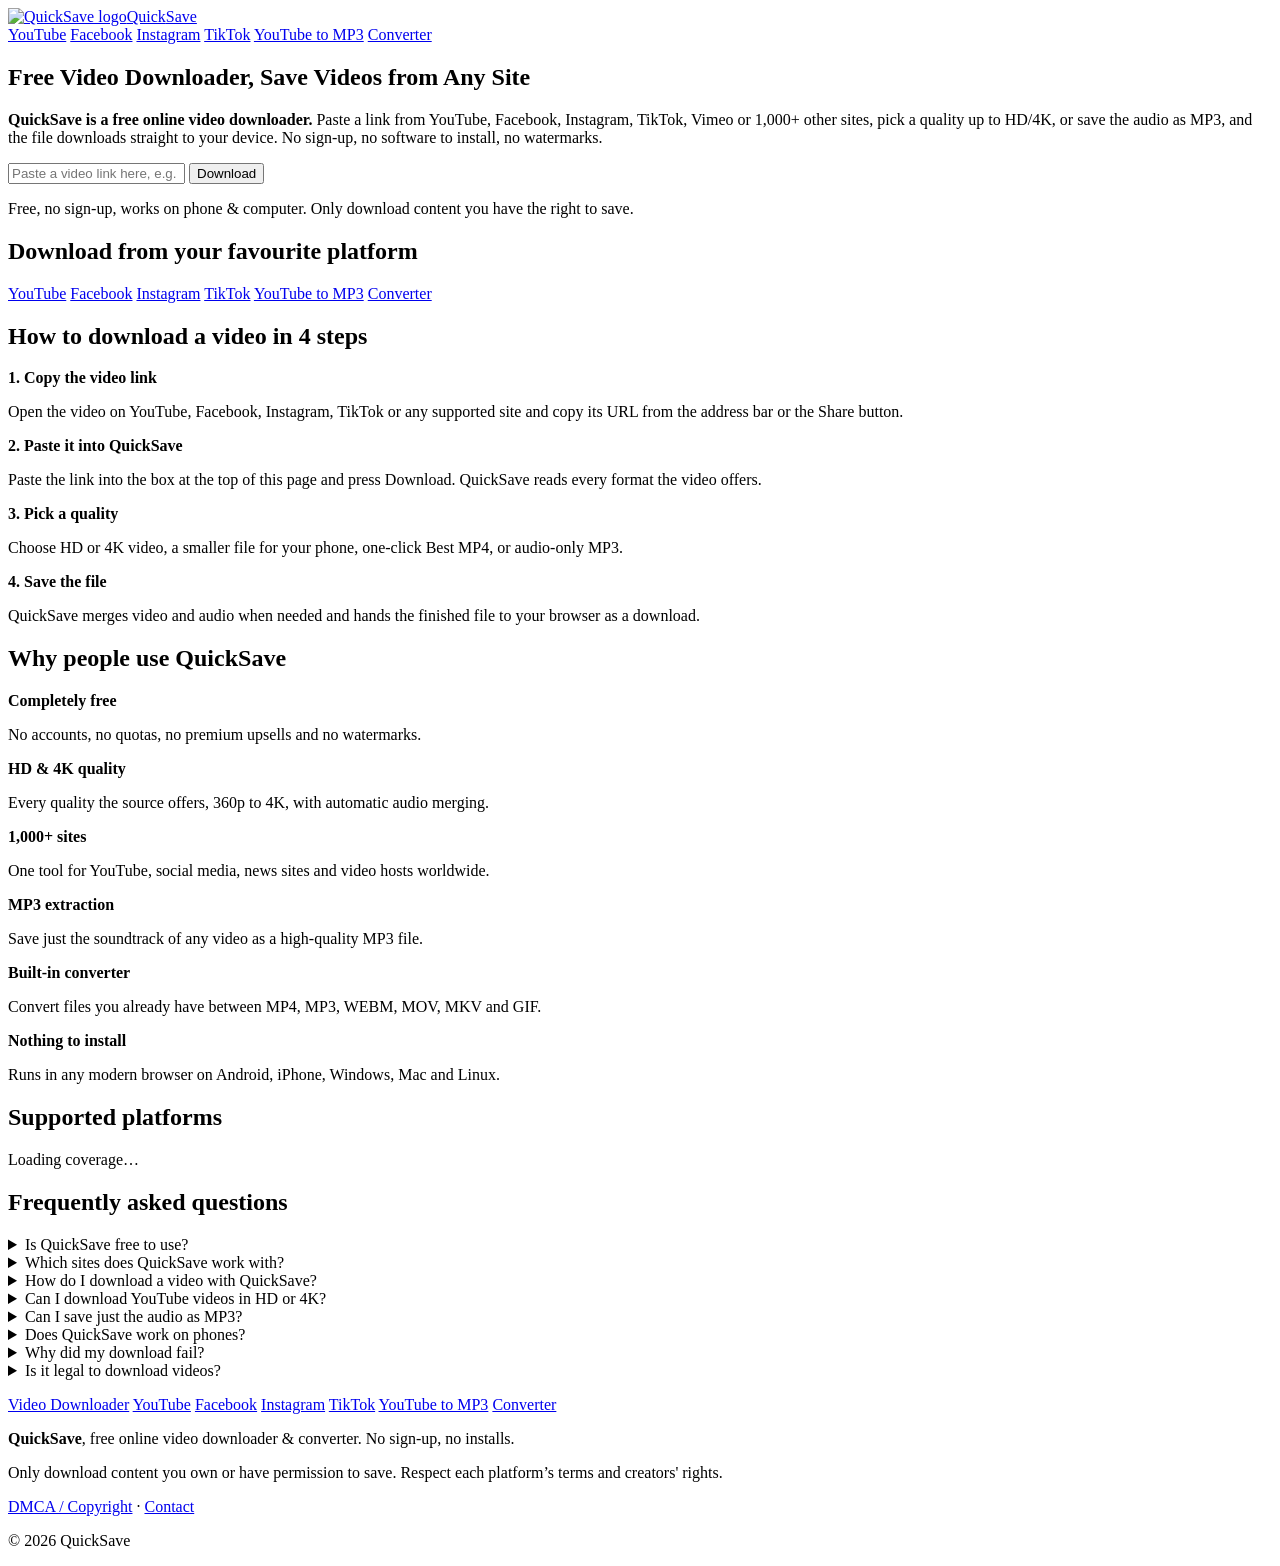
==== commit 6809f550: "Arena Week 1: event taxonomy + D1 ingest/export, /dmca/ + footer links, runbook, TikTok canary" ====
--- a/public/index.html
+++ b/public/index.html
@@ -213,6 +213,7 @@
   <p class="foot-nav"><a href="/">Video Downloader</a> <a href="/youtube-video-downloader/">YouTube</a> <a href="/facebook-video-downloader/">Facebook</a> <a href="/instagram-video-downloader/">Instagram</a> <a href="/tiktok-video-downloader/">TikTok</a> <a href="/youtube-to-mp3/">YouTube to MP3</a> <a href="/video-converter/">Converter</a></p>
   <p><strong>QuickSave</strong>, free online video downloader &amp; converter. No sign-up, no installs.</p>
   <p>Only download content you own or have permission to save. Respect each platform’s terms and creators' rights.</p>
+  <p><a href="/dmca/">DMCA / Copyright</a> · <a href="/dmca/">Contact</a></p>
   <p>© 2026 QuickSave</p>
 </footer>
 <script src="/app.js"></script>
